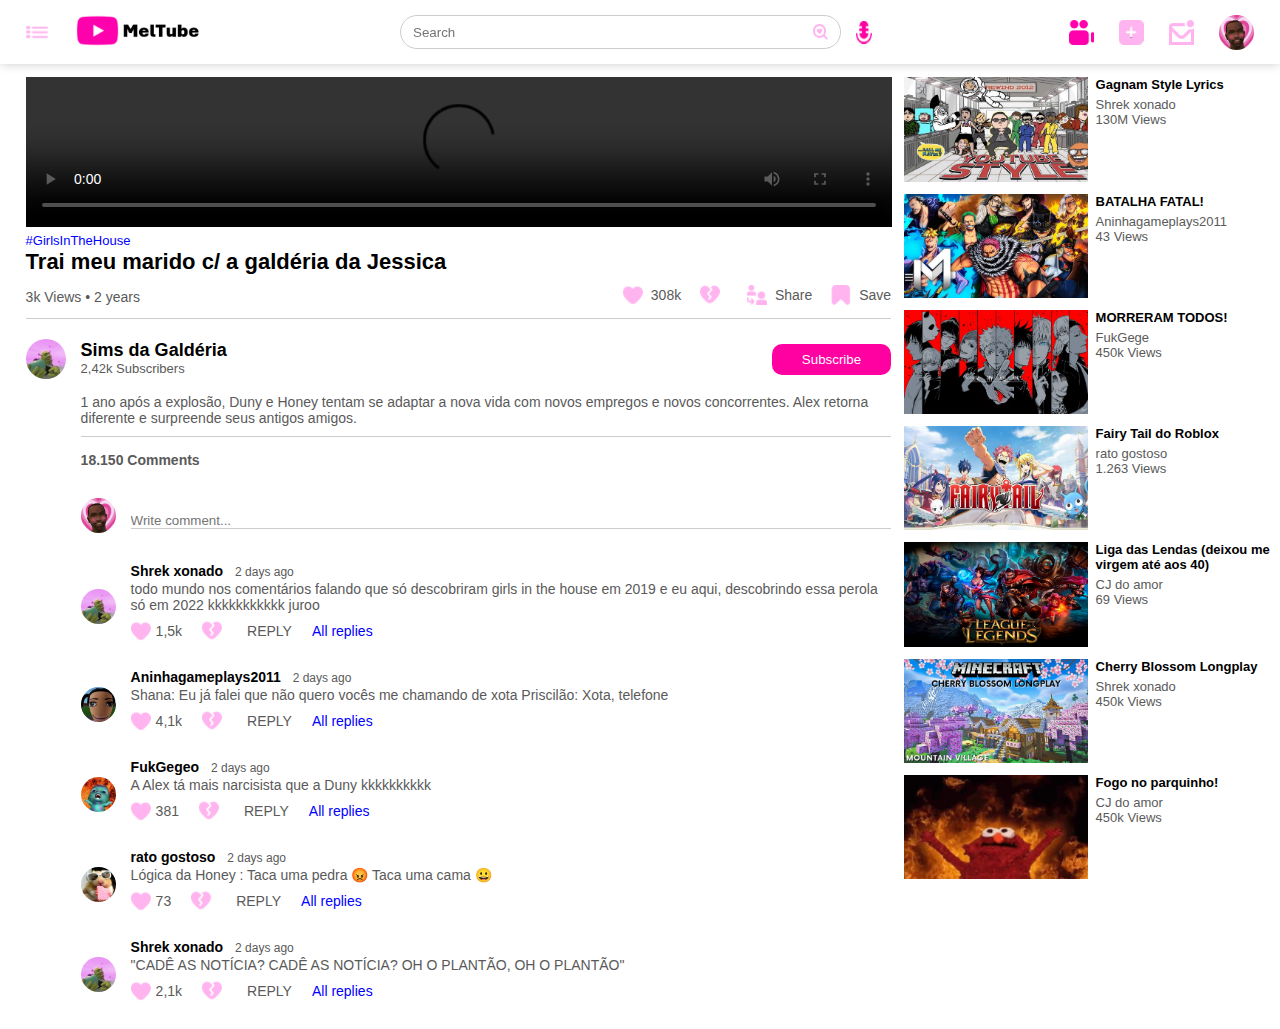
==== meltube/play-video2.html @ a17dc1f7 "m" ====
<!DOCTYPE html>
<html>

<head>
    <link rel="icon"  href="../img_meltube/youtube (1).png">
    <meta charset="UTF-8">
    <meta http-equiv="X-UA-Compatible" content="IE=edge">
    <meta name="viewport" content="width=device-width, initial-scale=1.0">
    <title>Play Video - Youtube Channel</title>
    <link rel="stylesheet" href="style3.css">
</head>

<body>
    
    <nav class="flex-div">
        <div class="nav-left flex-div">
            <img src="../img_meltube/menu.png"   alt="" class="menu-icon">
            <a href="../meltube/index.html"><img src="../img_meltube/logo.png"  alt="" class="logo"></a>
        </div>

        <div class="nav-middle flex-div">
            <div class="search-box flex-div">
                <input type="text" placeholder="Search">
                <img src="../img_meltube/search.png"  alt="" >
            </div>
            <img src="../img_meltube/voice.png"   alt="" class="mic-icon">
        </div>

        <div class="nav-right flex-div">
            <img src="../img_meltube/upload.png"  alt="" >
            <img src="../img_meltube/more.png"  alt="" >
            <img src="../img_meltube/notification.png"  alt="" >
            <img src="../img_meltube/lol.png"   alt="" class="user-icon">
        </div>
    </nav>

    <div class="container: play-container">
        <div class="row">
            <div class="play-video">
                <video controls autoplay>
                    <source src="../meltubevideos/Girls In The House - 4.01 - CIVIL WAR.mov">
                </video>

                <div class="tags">
                    <a href="">#GirlsInTheHouse</a> 
                </div>
                <h3>Trai meu marido c/ a galdéria da Jessica</h3>
                <div class="play-video-info">
                    <p>3k Views &bull; 2 years</p>
                    <div>
                        <a href=""><img src="../img_meltube/like.png" alt="">308k</a>
                        <a href=""><img src="../img_meltube/dislike.png" alt=""></a>
                        <a href=""><img src="../img_meltube/share.png" alt="">Share</a>
                        <a href=""><img src="../img_meltube/save.png" alt="">Save</a>
                    </div>
                </div>
                <hr>
                <div class="plubisher">
                    <img src="../img_meltube/lol2.png" alt="">
                    <div>
                        <a href="https://www.youtube.com/@raonyphillips"><p>Sims da Galdéria</p></a>
                        <span>2,42k Subscribers</span>
                    </div>
                    <a href="https://www.youtube.com/@raonyphillips"><button type="button">Subscribe</button></a>
                </div>
                <div class="vid-descripition">
                    <p>1 ano após a explosão, Duny e Honey  tentam se adaptar a nova vida com novos empregos e novos concorrentes. Alex retorna diferente e surpreende seus antigos amigos.</p>
                    <hr>
                    <h4>18.150 Comments</h4>

                    <div class="add-comment">
                        <img src="../img_meltube/lol.png" alt="">
                        <input type="text" placeholder="Write comment...">
                    </div>

                    <div class="old-comment">
                        <img src="../img_meltube/lol2.png" alt="">
                        <div>
                            <h3>Shrek xonado <span>2 days ago</span></h3>
                            <P>todo mundo nos comentários falando que só descobriram girls in the house em 2019 e eu aqui, descobrindo essa perola só em 2022 kkkkkkkkkkk juroo</P>
                            <div class="acomment-action">
                                <img src="../img_meltube/like.png" alt="">
                                <span>1,5k</span>
                                <img src="../img_meltube/dislike.png" alt="">
                                <span></span>
                                <span>REPLY</span>
                                <a href="">All replies</a>
                            </div>
                        </div>
                    </div> 

                    <div class="old-comment">
                        <img src="../img_meltube/lol4.png" alt="">
                        <div>
                            <h3>Aninhagameplays2011 <span>2 days ago</span></h3>
                            <P>Shana: Eu já falei que não quero vocês me chamando de xota
                                Priscilão: Xota, telefone</P>
                            <div class="acomment-action">
                                <img src="../img_meltube/like.png" alt="">
                                <span>4,1k</span>
                                <img src="../img_meltube/dislike.png" alt="">
                                <span></span>
                                <span>REPLY</span>
                                <a href="">All replies</a>
                            </div>
                        </div>
                    </div>

                    <div class="old-comment">
                        <img src="../img_meltube/lol5.png" alt="">
                        <div>
                            <h3>FukGegeo <span>2 days ago</span></h3>
                            <P>A Alex tá mais narcisista que a Duny kkkkkkkkkk</P>
                            <div class="acomment-action">
                                <img src="../img_meltube/like.png" alt="">
                                <span>381</span>
                                <img src="../img_meltube/dislike.png" alt="">
                                <span></span>
                                <span>REPLY</span>
                                <a href="">All replies</a>
                            </div>
                        </div>
                    </div>

                    <div class="old-comment">
                        <img src="../img_meltube/lol6.png" alt="">
                        <div>
                            <h3>rato gostoso <span>2 days ago</span></h3>
                            <P>Lógica da Honey : 

                                Taca uma pedra 😡
                                Taca uma cama 😀</P>
                            <div class="acomment-action">
                                <img src="../img_meltube/like.png" alt="">
                                <span>73</span>
                                <img src="../img_meltube/dislike.png" alt="">
                                <span></span>
                                <span>REPLY</span>
                                <a href="">All replies</a>
                            </div>
                        </div>
                    </div>

                    <div class="old-comment">
                        <img src="../img_meltube/lol2.png" alt="">
                        <div>
                            <h3>Shrek xonado <span>2 days ago</span></h3>
                            <P>"CADÊ AS NOTÍCIA? CADÊ AS NOTÍCIA? OH O PLANTÃO, OH O PLANTÃO"</P>
                            <div class="acomment-action">
                                <img src="../img_meltube/like.png" alt="">
                                <span>2,1k</span>
                                <img src="../img_meltube/dislike.png" alt="">
                                <span></span>
                                <span>REPLY</span>
                                <a href="">All replies</a>
                            </div>
                        </div>
                    </div>



                </div>



            </div>

            <div class="right-sidebar">


                <div class="side-video-list">
                    <a href="../meltube/play-video1.html" class="small-thumbnail"><img src="../img_meltube/capa2.png" alt=""></a>
                    <div class="vid-info">
                        <a href="">Gagnam Style Lyrics</a>
                        <p>Shrek xonado</p>
                        <p>130M Views</p>
                    </div>
                </div>

                <div class="side-video-list">
                    <a href="../meltube/play-video3.html" class="small-thumbnail"><img src="../img_meltube/capa4.png" alt=""></a>
                    <div class="vid-info">
                        <a href="">BATALHA FATAL!</a>
                        <p>Aninhagameplays2011</p>
                        <p>43 Views</p>
                    </div>
                </div>

                <div class="side-video-list">
                    <a href="" class="small-thumbnail"><img src="../img_meltube/capa5.png" alt=""></a>
                    <div class="vid-info">
                        <a href="">MORRERAM TODOS!</a>
                        <p>FukGege</p>
                        <p>450k Views</p>
                    </div>
                </div>

                <div class="side-video-list">
                    <a href="" class="small-thumbnail"><img src="../img_meltube/capa6.png" alt=""></a>
                    <div class="vid-info">
                        <a href="">Fairy Tail do Roblox</a>
                        <p>rato gostoso</p>
                        <p>1.263 Views</p>
                    </div>
                </div>

                <div class="side-video-list">
                    <a href="" class="small-thumbnail"><img src="../img_meltube/capa7.png" alt=""></a>
                    <div class="vid-info">
                        <a href="">Liga das Lendas (deixou me virgem até aos 40)</a>
                        <p>CJ do amor</p>
                        <p>69 Views</p>
                    </div>
                </div>

                <div class="side-video-list">
                    <a href="" class="small-thumbnail"><img src="../img_meltube/capa8.png" alt=""></a>
                    <div class="vid-info">
                        <a href="">Cherry Blossom Longplay</a>
                        <p>Shrek xonado</p>
                        <p>450k Views</p>
                    </div>
                </div>

                <div class="side-video-list">
                    <a href="../meltube/play-video.html" class="small-thumbnail"><img src="../img_meltube/capa.png" alt=""></a>
                    <div class="vid-info">
                        <a href="">Fogo no parquinho!</a>
                        <p>CJ do amor</p>
                        <p>450k Views</p>
                    </div>
                </div>

            </div>

        </div>
    </div>




</body>
</html>
---- meltube/style3.css ----
* {
    margin: 0;
    padding: 0;
    font-family: 'poppins', sans-serif;
    box-sizing: border-box;
}

a {
    text-decoration: none;
    color: #5a5a5a;
}

/*quando por o cursor em cima do icone ele apontar*/
img {
    cursor: pointer;
}

/*alinhar os icons ao centro*/
.flex-div {
    display: flex;
    align-items: center;
}

/*alinhar os icons para a parte de cima*/
nav {
    padding: 10px 2%;
    justify-content: space-between;
    box-shadow: 0 0 10px rgba(0, 0, 0, 0.2);
    background: #fff;
    position: sticky;
    top: 0;
    z-index: 10;
}

/*por os icones da direita masi alinhados e menores*/
.nav-right img {
    width: 25px;
    margin-right: 25px;
}

/*ficar o icon da imagem redondo*/
.nav-right .user-icon {
    width: 35px;
    border-radius: 50%;
    margin-right: 0;
}

/*alinhar o icone de menu e diminuir o tamanho*/
.nav-left .menu-icon {
    width: 22px;
    margin-right: 25px;
}

/*alinhar o icone de logo*/
.nav-left .logo {
    width: 130px;
}

/*muda o tamanho do mic*/
.nav-middle .mic-icon {
    width: 16px;
}

.nav-middle .search-box {
    border: 1px solid #ccc;
    margin-right: 15px;
    padding: 8px 12px;
    border-radius: 25px;
}

.nav-middle .search-box input {
    width: 400px;
    border: 0;
    outline: 0;
    background: transparent;
}

/*muda o tamanho da lupa*/
.nav-middle .search-box img {
    width: 15px;
}

/*sidebar*/
.sidebar {
    background: #fff;
    width: 15%;
    height: 100vh;
    position: fixed;
    top: 0;
    padding-left: 2%;
    padding-top: 80px;
}

.shortcut-links a img {
    width: 20px;
    margin-right: 20px;
}

.shortcut-links a {
    display: flex;
    align-items: center;
    margin-bottom: 20px;
    width: fit-content;
    flex-wrap: wrap;
}

.shortcut-links a:first-child {
    color: #FF00A1;
}

.sidebar hr {
    border: 0;
    height: 1px;
    background: #ccc;
    width: 85%;
}

.subscribed-list h3 {
    font-size: 13px;
    margin: 20px 0;
    color: #5a5a5a;
}

.subscribed-list a {
    display: flex;
    align-items: center;
    margin-bottom: 20px;
    width: fit-content;
    flex-wrap: wrap;
}

.subscribed-list a img {
    width: 25px;
    border-radius: 50%;
    margin-right: 20px;
}

.small-sidebar {
    width: 5%;
}

.small-sidebar a p {
    display: none;
}

.small-sidebar h3 {
    display: none;
}

.small-sidebar hr {
    width: 50%;
    margin-bottom: 25px;
}


/*main*/
.container {
    background-color: #f8f6f6;
    padding-left: 17%;
    padding-right: 2%;
    padding-top: 20px;
    padding-bottom: 20px;
}

.large-container {
    padding-left: 7%;
}

.banner {
    width: 100%;
}

.banner img {
    width: 100%;
    border-radius: 8px;
}

.list-container {
    display: grid;
    grid-template-columns: repeat(auto-fit, minmax(250px, 1fr));
    grid-column-gap: 16px;
    grid-row-start: 30px;
    margin-top: 15px;
}

.vid-list .thumbnail {
    width: 100%;
    border-radius: 5px;
}

.vid-list .flex-div {
    align-items: flex-start;
    margin-top: 7px;
}

.vid-list .flex-div img {
    width: 35px;
    margin-right: 10px;
    border-radius: 50%;
}

.vid-info {
    color: #5a5a5a;
    font-size: 13px;
    margin-bottom: 20px;
}

.vid-info a {
    color: #000;
    font-weight: 600;
    display: block;
    margin-bottom: 5px;
}

@media (max-width: 900px) {
    .menu-icon {
        display: none;
    }

    .sidebar {
        display: none;
    }

    .container, .large-container {
        padding-left: 5%;
        padding-right: 5%;
    }

    .nav-right img {
        display: none;
    }

    .nav-right .user-icon {
        display: block;
        width: 30px;
    }

    .nav-middle .search-box input {
        width: 100px;
    }

    .nav-middle .mic-icon {
        display: none;
    }

    .logo {
        width: 90px;
    }
}



/*play video page*/
.play-container {
    padding-left: 2%;
    padding-top: 1%;
}

.row {
    display: flex;
    justify-content: space-between;
    flex-wrap: wrap;
}

.play-video {
    flex-basis: 69%;
}

.right-sidebar {
    flex-basis: 30%;
}

.play-video video {
    width: 100%;
}

.side-video-list {
    display: flex;
    justify-content: space-between;
    margin-bottom: 8px;
}

.side-video-list img {
    width: 100%;
}

.side-video-list .small-thumbnail {
    flex-basis: 49%;
}

.side-video-list .vid-info {
    flex-basis: 49%;
}


.play-video .tags a {
    color: #0000ff;
    font-size: 13px;
}

.play-video h3 {
    font-weight: 600;
    font-size: 22px;
}


.play-video .play-video-info {
    display: flex;
    align-items: center;
    justify-content: space-between;
    flex-wrap: wrap;
    margin-top: 10px;
    font-size: 14px;
    color: #5a5a5a;
}

.play-video .play-video-info a img {
    width: 20px;
    margin-right: 8px;
}

.play-video .play-video-info a {
    display: inline-flex;
    align-items: center;
    margin-left: 15px;
}

.play-video hr {
    border: 0;
    height: 1px;
    background: #ccc;
    margin: 10px 0;
}

.plubisher {
    display: flex;
    align-items: center;
    margin-top: 20px;
}

.plubisher div {
    flex: 1;
    line-height: 18px;
}

.plubisher img {
    width: 40px;
    border-radius: 50%;
    margin-right: 15px;
}

.plubisher div p {
    color: #000;
    font-weight: 600;
    font-size: 18px;
}

.plubisher div span {
    font-size: 13px;
    color: #5a5a5a;
}

.plubisher button {
    background: #FF00A1;
    color: #fff;
    padding: 8px 30px;
    border-radius: 10px;
    border: none;
    outline: none;
    cursor: pointer;
}

.vid-descripition {
    padding-left: 55px;
    margin: 15px 0;
}

.vid-descripition p {
    font-size: 14px;
    margin-bottom: 5px;
    color: #5a5a5a;
}

.vid-descripition h4 {
    font-size: 14px;
    color: #5a5a5a;
    margin-top: 15px;
}

.add-comment {
    display: flex;
    align-items: center;
    margin: 30px 0;
}

.add-comment img {
    width: 35px;
    border-radius: 50%;
    margin-right: 15px;
}

.add-comment input {
    border: none;
    outline: none;
    border-bottom: 1px solid #ccc;
    width: 100%;
    padding-top: 10px;
    background: transparent;
}

.old-comment {
    display: flex;
    align-items: center;
    margin: 20px 0;
}

.old-comment img {
    width: 35px;
    border-radius: 50%;
    margin-right: 15px;
}

.old-comment h3 {
    font-size: 14px;
    margin-bottom: 2px;
}

.old-comment h3 span {
    font-size: 12px;
    color: #5a5a5a;
    font-weight: 500;
    margin-left: 8px;
}

.old-comment .acomment-action {
    display: flex;
    align-items: center;
    margin: 8px 0;
    font-size: 14px;
}

.old-comment .acomment-action img {
    border-radius: 0;
    width: 20px;
    margin-right: 5px;
}

.old-comment .acomment-action span {
    margin-right: 20px;
    color: #5a5a5a;
}

.old-comment .acomment-action a {
    color: #0000ff;
}

@media(max-width:900px){
    .play-video {
        flex-basis: 100%
    }

    .right-sidebar {
        flex-basis: 100%;
    }

    .play-container {
        padding-left: 5%;
    }

    .vid-descripition {
        padding-left: 0;
    }

    .play-video .play-video-info a {
        margin-left: 0;
        margin-right: 15px;
        margin-top: 15px;
    }
}
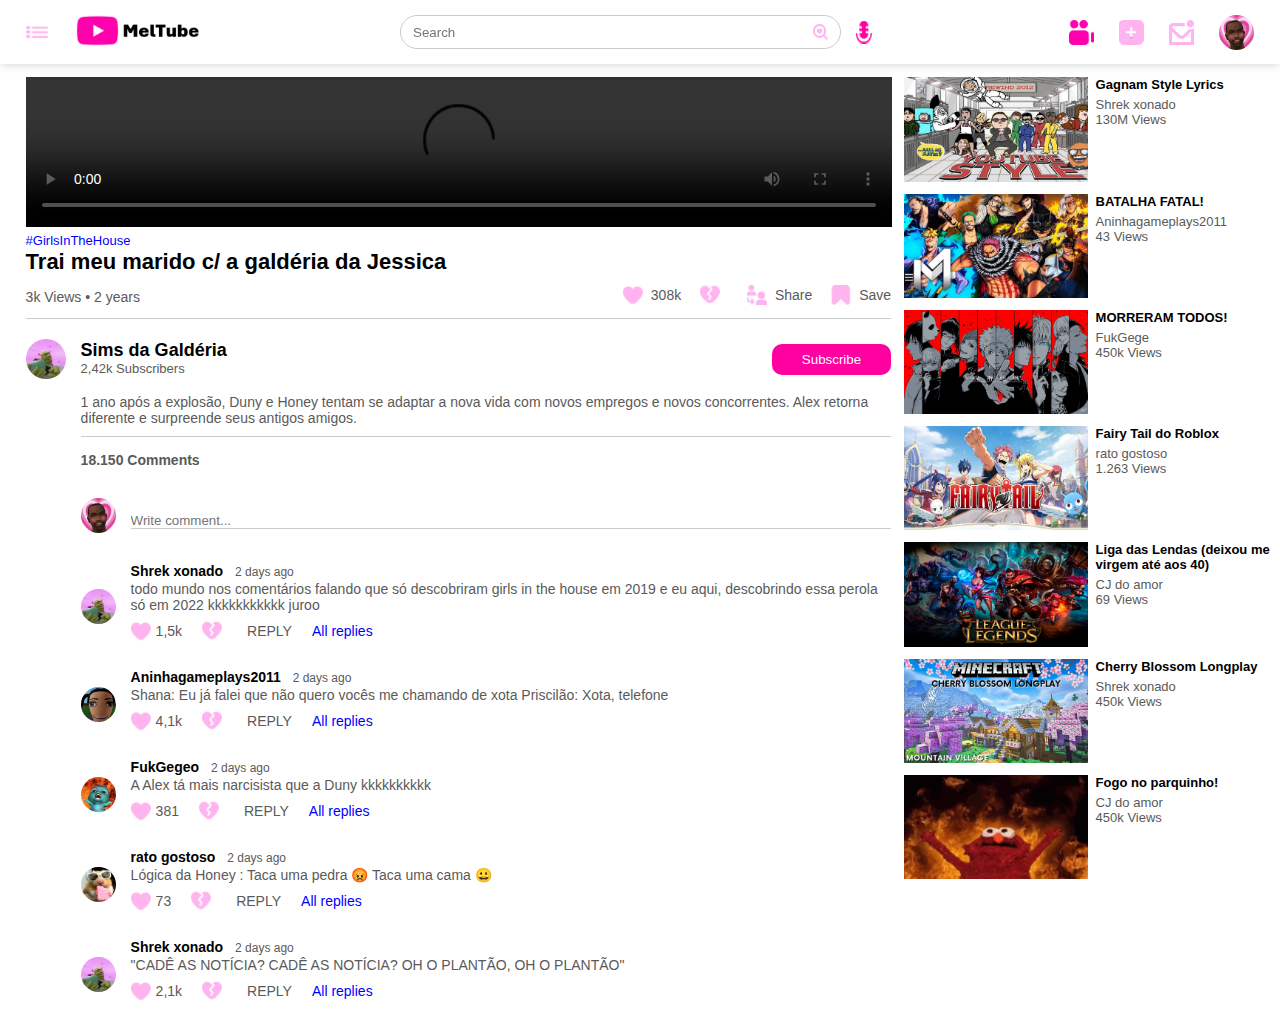
==== commit 23b5c91c: "," ====
--- a/meltube/play-video2.html
+++ b/meltube/play-video2.html
@@ -214,7 +214,7 @@
                 </div>
 
                 <div class="side-video-list">
-                    <a href="" class="small-thumbnail"><img src="../img_meltube/capa8.png" alt=""></a>
+                    <a href="../meltube/play-video7.html" class="small-thumbnail"><img src="../img_meltube/capa8.png" alt=""></a>
                     <div class="vid-info">
                         <a href="">Cherry Blossom Longplay</a>
                         <p>Shrek xonado</p>
